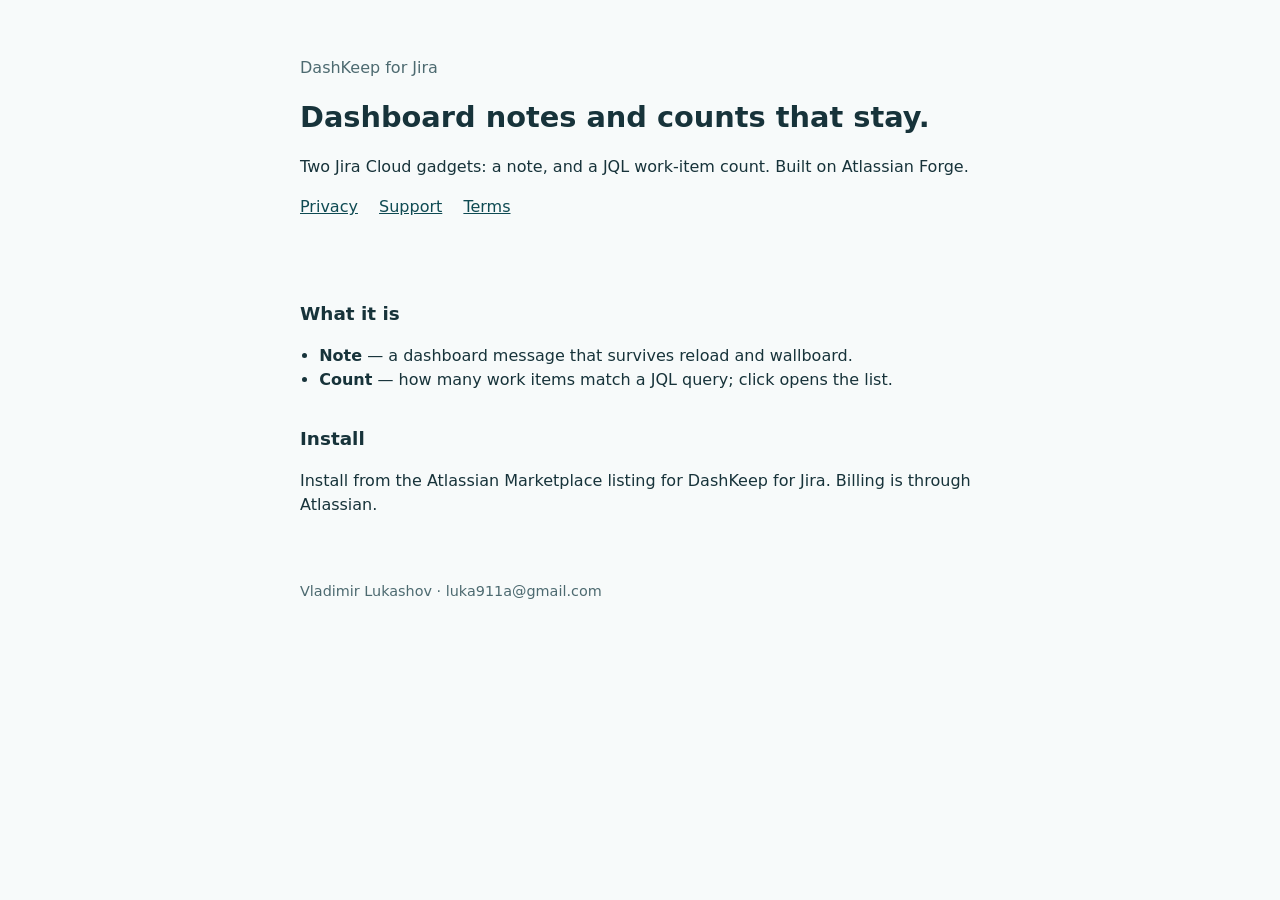
==== index.html @ 9d1f3f7d "Public privacy, support, and terms pages for DashKeep." ====
<!DOCTYPE html>
<html lang="en">
  <head>
    <meta charset="utf-8" />
    <meta name="viewport" content="width=device-width, initial-scale=1" />
    <title>DashKeep for Jira</title>
    <link rel="stylesheet" href="style.css" />
  </head>
  <body>
    <header>
      <p class="muted">DashKeep for Jira</p>
      <h1>Dashboard notes and counts that stay.</h1>
      <p>Two Jira Cloud gadgets: a note, and a JQL work-item count. Built on Atlassian Forge.</p>
      <nav>
        <a href="privacy.html">Privacy</a>
        <a href="support.html">Support</a>
        <a href="terms.html">Terms</a>
      </nav>
    </header>
    <main>
      <h2>What it is</h2>
      <ul>
        <li><strong>Note</strong> — a dashboard message that survives reload and wallboard.</li>
        <li><strong>Count</strong> — how many work items match a JQL query; click opens the list.</li>
      </ul>
      <h2>Install</h2>
      <p>Install from the Atlassian Marketplace listing for DashKeep for Jira. Billing is through Atlassian.</p>
    </main>
    <footer>Vladimir Lukashov · luka911a@gmail.com</footer>
  </body>
</html>
---- style.css ----
:root {
  color-scheme: light;
  --ink: #17333a;
  --muted: #4d6a70;
  --bg: #f7fafa;
  --card: #ffffff;
  --accent: #0e4a52;
}
* { box-sizing: border-box; }
body {
  margin: 0;
  font-family: "Atlassian Sans", "Noto Sans", ui-sans-serif, system-ui, sans-serif;
  line-height: 1.5;
  color: var(--ink);
  background: var(--bg);
}
header, main, footer { max-width: 720px; margin: 0 auto; padding: 24px 20px; }
header { padding-top: 40px; }
a { color: var(--accent); }
h1 { font-size: 1.8rem; margin: 0 0 8px; }
h2 { font-size: 1.15rem; margin-top: 1.8em; }
.muted { color: var(--muted); }
nav a { margin-right: 1rem; }
ul { padding-left: 1.2rem; }
footer { font-size: 0.9rem; color: var(--muted); }
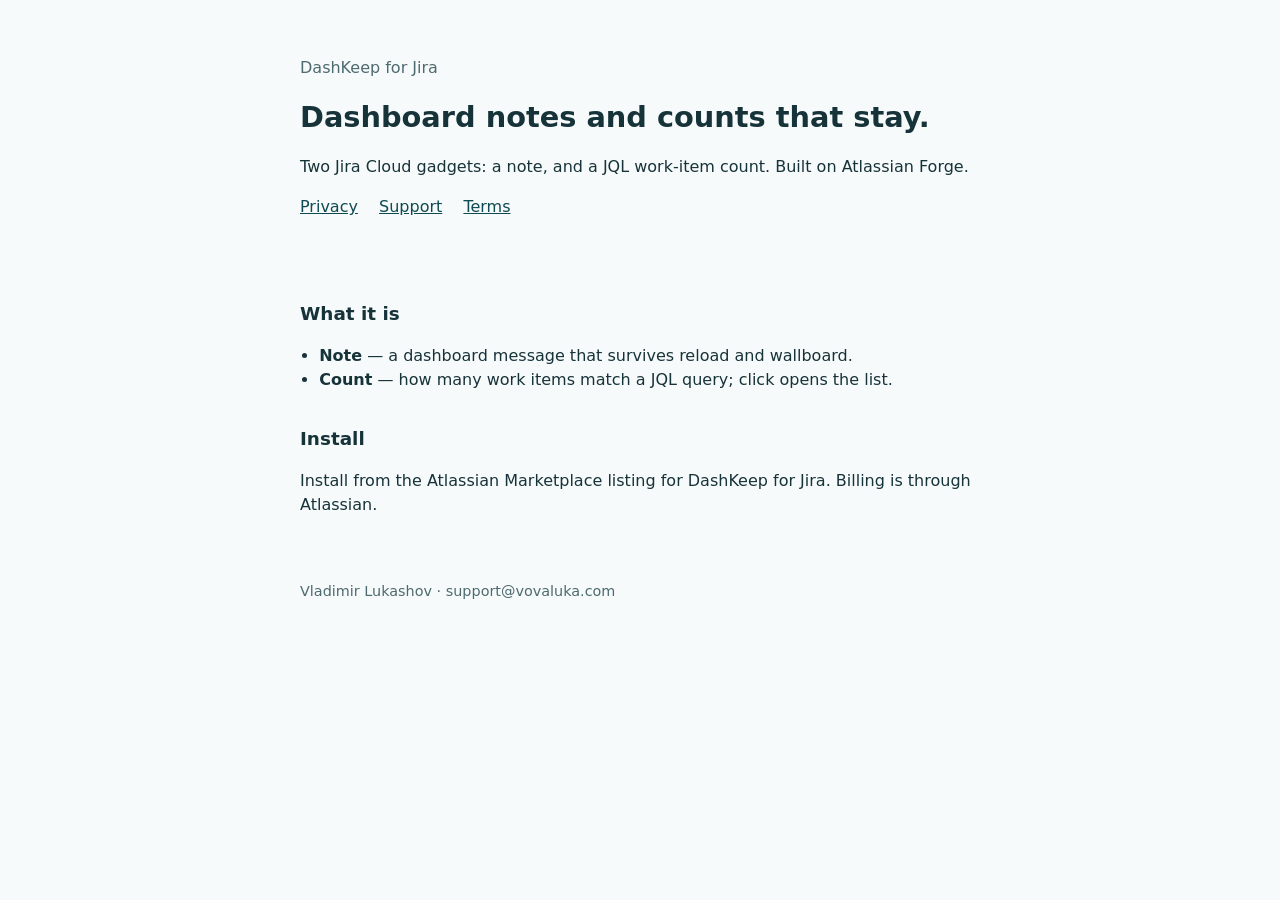
==== commit d5c3ab5f: "Use support@vovaluka.com as the public contact. Paid Marketplace listings cannot use a Gmail securit" ====
--- a/index.html
+++ b/index.html
@@ -26,6 +26,6 @@
       <h2>Install</h2>
       <p>Install from the Atlassian Marketplace listing for DashKeep for Jira. Billing is through Atlassian.</p>
     </main>
-    <footer>Vladimir Lukashov · luka911a@gmail.com</footer>
+    <footer>Vladimir Lukashov · support@vovaluka.com</footer>
   </body>
 </html>
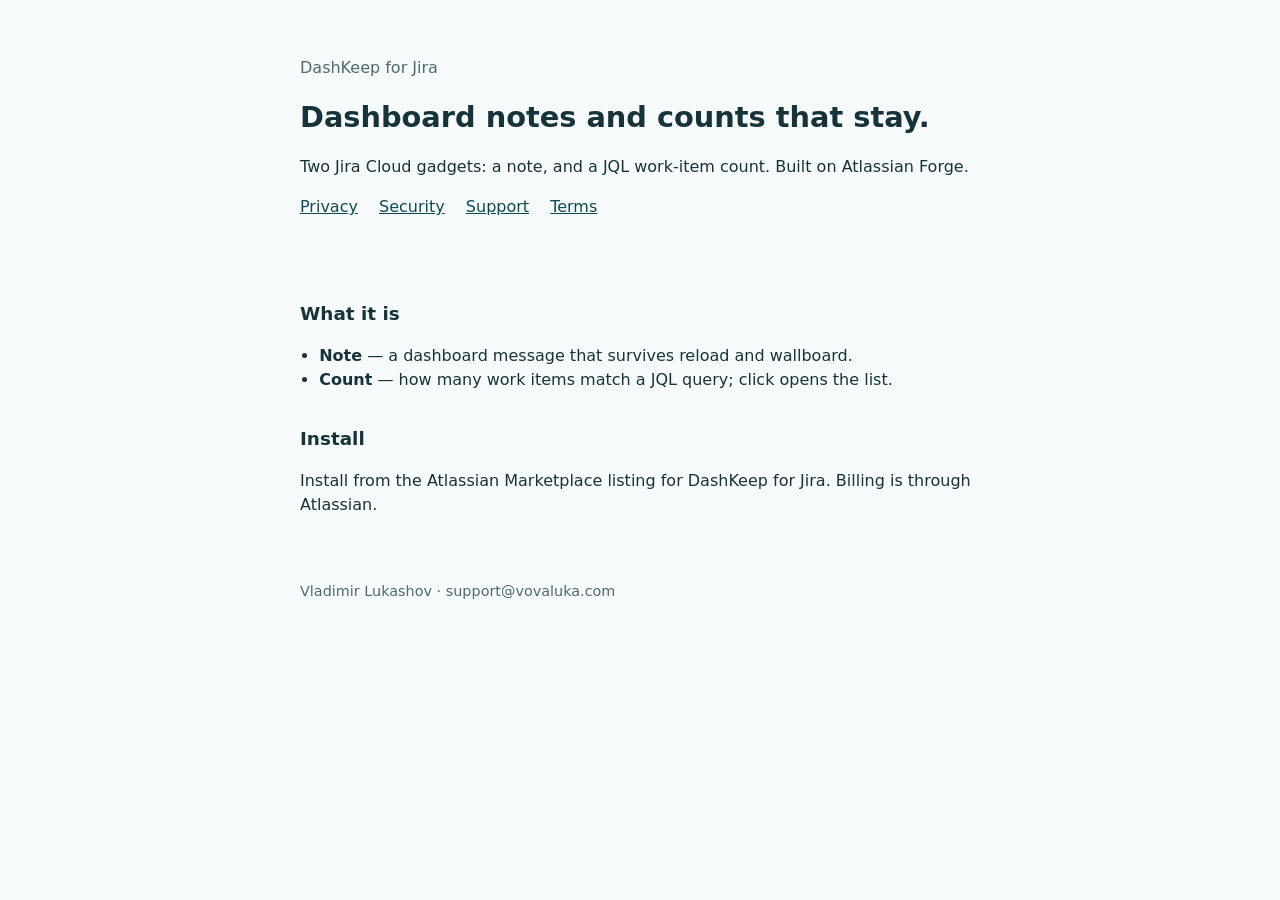
==== commit bf8f77e8: "Add a dedicated Security page separate from the privacy policy." ====
--- a/index.html
+++ b/index.html
@@ -13,6 +13,7 @@
       <p>Two Jira Cloud gadgets: a note, and a JQL work-item count. Built on Atlassian Forge.</p>
       <nav>
         <a href="privacy.html">Privacy</a>
+        <a href="security.html">Security</a>
         <a href="support.html">Support</a>
         <a href="terms.html">Terms</a>
       </nav>
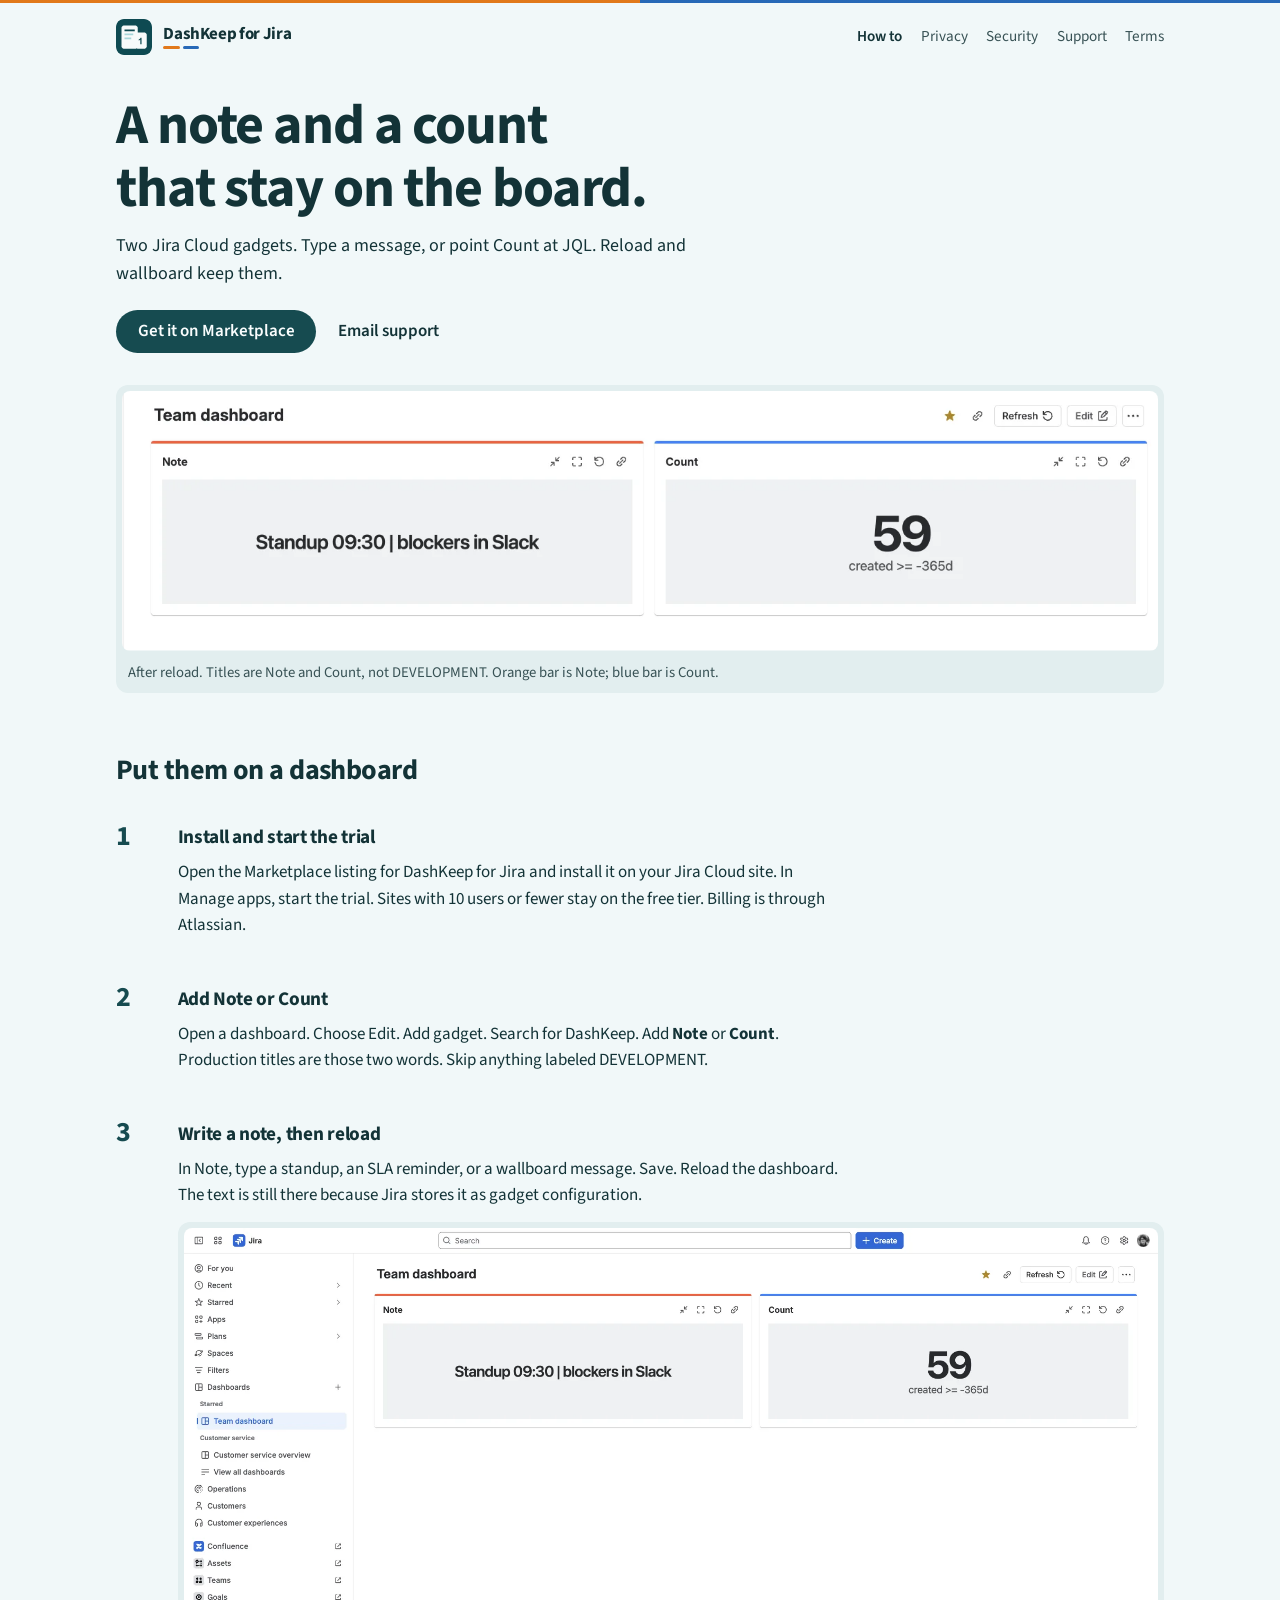
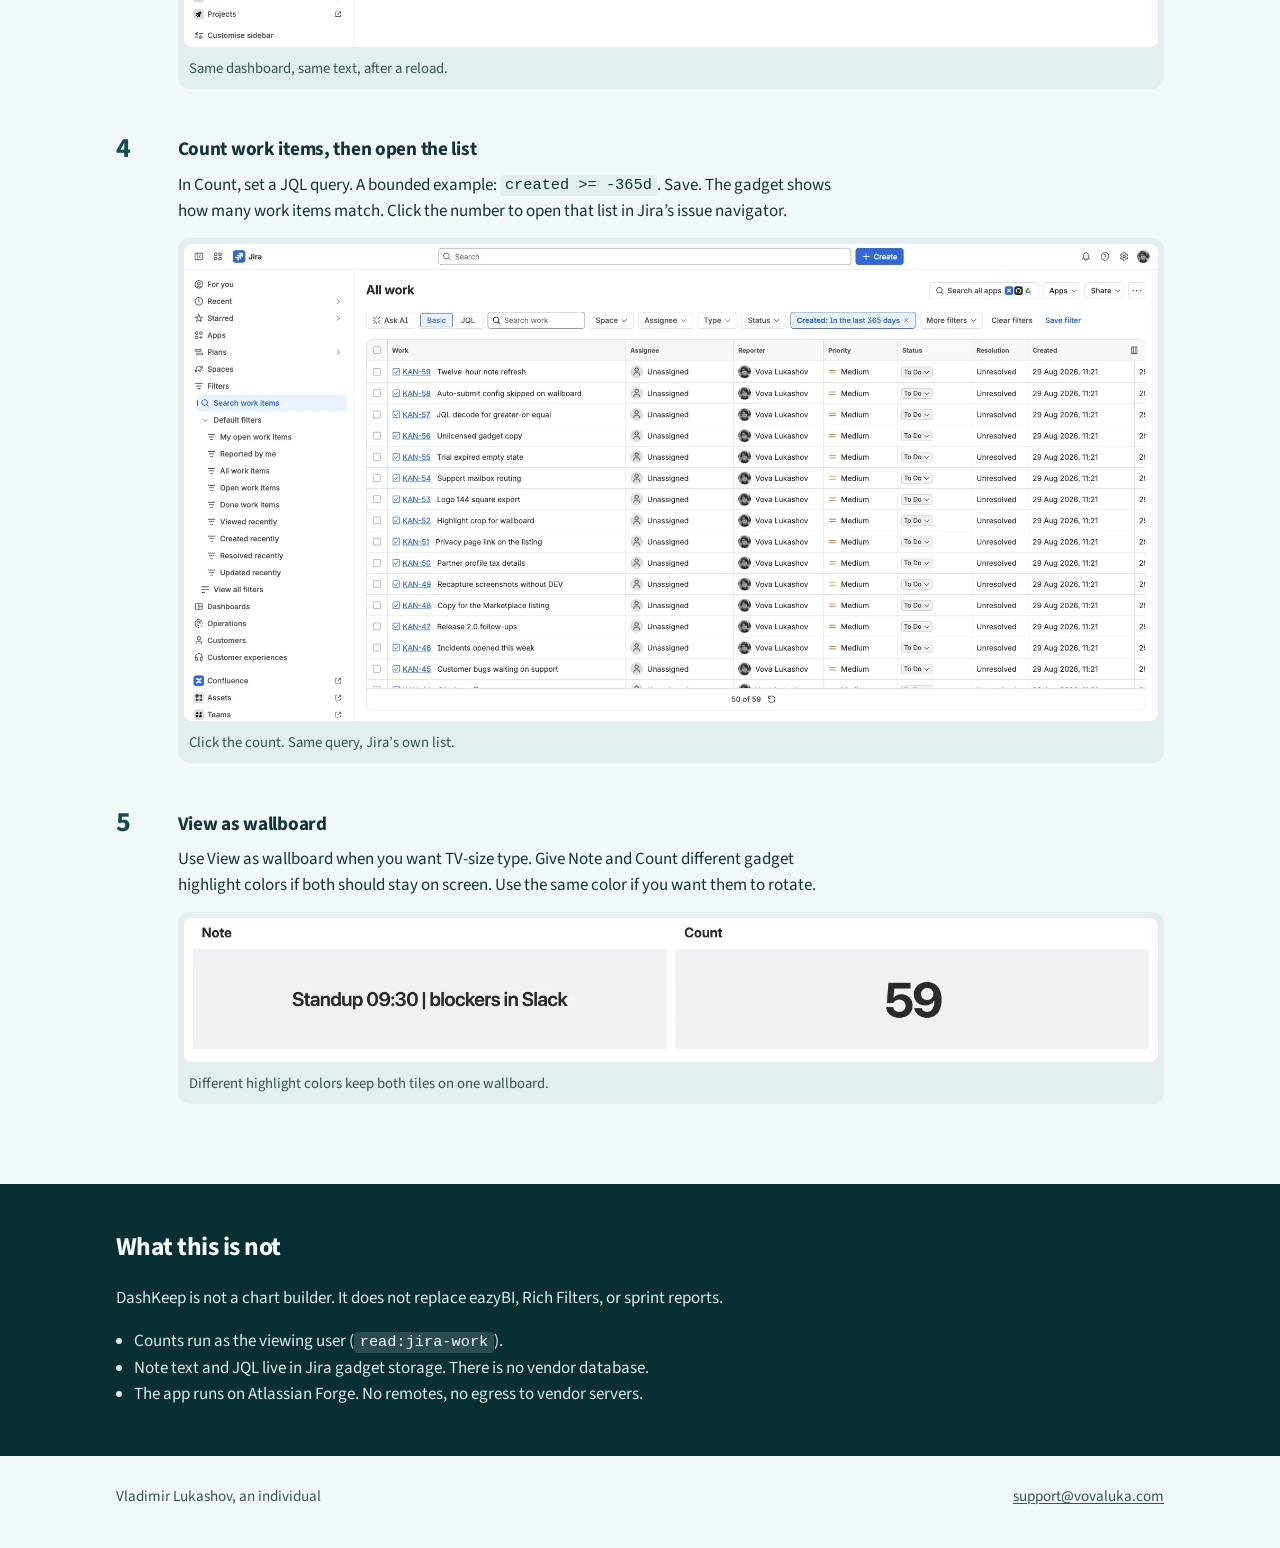
==== commit 3531fd82: "Publish how-to as the documentation home. Install sequence with production Note and Count screenshot" ====
--- a/index.html
+++ b/index.html
@@ -3,30 +3,182 @@
   <head>
     <meta charset="utf-8" />
     <meta name="viewport" content="width=device-width, initial-scale=1" />
-    <title>DashKeep for Jira</title>
+    <title>How to use DashKeep for Jira</title>
+    <meta
+      name="description"
+      content="Install DashKeep, add the Note and Count gadgets, keep a dashboard message after reload, and show a JQL count on wallboard."
+    />
+    <link rel="icon" href="logo.png" />
+    <link rel="preconnect" href="https://fonts.googleapis.com" />
+    <link rel="preconnect" href="https://fonts.gstatic.com" crossorigin />
+    <link
+      href="https://fonts.googleapis.com/css2?family=Source+Sans+3:ital,wght@0,400;0,600;0,700&display=swap"
+      rel="stylesheet"
+    />
     <link rel="stylesheet" href="style.css" />
   </head>
   <body>
-    <header>
-      <p class="muted">DashKeep for Jira</p>
-      <h1>Dashboard notes and counts that stay.</h1>
-      <p>Two Jira Cloud gadgets: a note, and a JQL work-item count. Built on Atlassian Forge.</p>
+    <a class="skip" href="#main">Skip to content</a>
+    <header class="site-bar">
+      <a class="brand" href="index.html">
+        <img src="logo.png" width="36" height="36" alt="" />
+        <span class="brand-text">
+          DashKeep for Jira
+          <span class="bars" aria-hidden="true"><i class="bar-note"></i><i class="bar-count"></i></span>
+        </span>
+      </a>
       <nav>
+        <a href="index.html" aria-current="page">How to</a>
         <a href="privacy.html">Privacy</a>
         <a href="security.html">Security</a>
         <a href="support.html">Support</a>
         <a href="terms.html">Terms</a>
       </nav>
     </header>
-    <main>
-      <h2>What it is</h2>
-      <ul>
-        <li><strong>Note</strong> — a dashboard message that survives reload and wallboard.</li>
-        <li><strong>Count</strong> — how many work items match a JQL query; click opens the list.</li>
-      </ul>
-      <h2>Install</h2>
-      <p>Install from the Atlassian Marketplace listing for DashKeep for Jira. Billing is through Atlassian.</p>
+
+    <main id="main">
+      <section class="hero">
+        <h1>A note and a count<br />that stay on the board.</h1>
+        <p class="lede">
+          Two Jira Cloud gadgets. Type a message, or point Count at JQL. Reload and wallboard keep them.
+        </p>
+        <p class="actions">
+          <a
+            class="btn btn-primary"
+            href="https://marketplace.atlassian.com/apps/1078702206/dashkeep-for-jira"
+            >Get it on Marketplace</a
+          >
+          <a class="btn btn-ghost" href="mailto:support@vovaluka.com">Email support</a>
+        </p>
+        <figure class="shot hero-shot">
+          <picture>
+            <source type="image/webp" srcset="shots/gadgets.webp" />
+            <img
+              src="shots/gadgets.jpg"
+              width="1498"
+              height="376"
+              alt="DashKeep Note and Count gadgets on a Jira dashboard. Note reads Standup 09:30, blockers in Slack. Count shows 59 for created greater than or equal to minus 365 days."
+            />
+          </picture>
+          <figcaption>
+            After reload. Titles are Note and Count, not DEVELOPMENT. Orange bar is Note; blue bar is Count.
+          </figcaption>
+        </figure>
+      </section>
+
+      <section class="how">
+        <h2>Put them on a dashboard</h2>
+        <ol class="steps">
+          <li class="step" style="--i: 0">
+            <span class="n" aria-hidden="true">1</span>
+            <div>
+              <h3>Install and start the trial</h3>
+              <p>
+                Open the Marketplace listing for DashKeep for Jira and install it on your Jira Cloud site.
+                In Manage apps, start the trial. Sites with 10 users or fewer stay on the free tier. Billing is through Atlassian.
+              </p>
+            </div>
+          </li>
+          <li class="step" style="--i: 1">
+            <span class="n" aria-hidden="true">2</span>
+            <div>
+              <h3>Add Note or Count</h3>
+              <p>
+                Open a dashboard. Choose Edit. Add gadget. Search for DashKeep. Add <strong>Note</strong> or
+                <strong>Count</strong>. Production titles are those two words. Skip anything labeled DEVELOPMENT.
+              </p>
+            </div>
+          </li>
+          <li class="step" style="--i: 2">
+            <span class="n" aria-hidden="true">3</span>
+            <div>
+              <h3>Write a note, then reload</h3>
+              <p>
+                In Note, type a standup, an SLA reminder, or a wallboard message. Save. Reload the dashboard.
+                The text is still there because Jira stores it as gadget configuration.
+              </p>
+              <figure class="shot">
+                <picture>
+                  <source type="image/webp" srcset="shots/dashboard.webp" />
+                  <img
+                    src="shots/dashboard.jpg"
+                    width="1840"
+                    height="790"
+                    loading="lazy"
+                    alt="Jira Team dashboard after reload, with Note on the left and Count on the right."
+                  />
+                </picture>
+                <figcaption>Same dashboard, same text, after a reload.</figcaption>
+              </figure>
+            </div>
+          </li>
+          <li class="step" style="--i: 3">
+            <span class="n" aria-hidden="true">4</span>
+            <div>
+              <h3>Count work items, then open the list</h3>
+              <p>
+                In Count, set a JQL query. A bounded example: <code>created &gt;= -365d</code>. Save.
+                The gadget shows how many work items match. Click the number to open that list in Jira’s issue navigator.
+              </p>
+              <figure class="shot">
+                <picture>
+                  <source type="image/webp" srcset="shots/navigator.webp" />
+                  <img
+                    src="shots/navigator.jpg"
+                    width="1840"
+                    height="900"
+                    loading="lazy"
+                    alt="Jira issue navigator filtered to work items created in the last 365 days, opened from the Count gadget."
+                  />
+                </picture>
+                <figcaption>Click the count. Same query, Jira’s own list.</figcaption>
+              </figure>
+            </div>
+          </li>
+          <li class="step" style="--i: 4">
+            <span class="n" aria-hidden="true">5</span>
+            <div>
+              <h3>View as wallboard</h3>
+              <p>
+                Use View as wallboard when you want TV-size type. Give Note and Count different gadget highlight colors if both should stay on screen.
+                Use the same color if you want them to rotate.
+              </p>
+              <figure class="shot">
+                <picture>
+                  <source type="image/webp" srcset="shots/wallboard.webp" />
+                  <img
+                    src="shots/wallboard.jpg"
+                    width="1760"
+                    height="260"
+                    loading="lazy"
+                    alt="Wallboard view with the Note and Count gadgets side by side. Note shows the standup line; Count shows 59."
+                  />
+                </picture>
+                <figcaption>Different highlight colors keep both tiles on one wallboard.</figcaption>
+              </figure>
+            </div>
+          </li>
+        </ol>
+      </section>
+
+      <section class="limits">
+        <div class="limits-inner">
+          <h2>What this is not</h2>
+          <p>
+            DashKeep is not a chart builder. It does not replace eazyBI, Rich Filters, or sprint reports.
+          </p>
+          <ul>
+            <li>Counts run as the viewing user (<code>read:jira-work</code>).</li>
+            <li>Note text and JQL live in Jira gadget storage. There is no vendor database.</li>
+            <li>The app runs on Atlassian Forge. No remotes, no egress to vendor servers.</li>
+          </ul>
+        </div>
+      </section>
     </main>
-    <footer>Vladimir Lukashov · support@vovaluka.com</footer>
+
+    <footer class="site-foot">
+      <span>Vladimir Lukashov, an individual</span>
+      <a href="mailto:support@vovaluka.com">support@vovaluka.com</a>
+    </footer>
   </body>
 </html>
--- a/style.css
+++ b/style.css
@@ -1,25 +1,473 @@
 :root {
   color-scheme: light;
-  --ink: #17333a;
-  --muted: #4d6a70;
-  --bg: #f7fafa;
-  --card: #ffffff;
-  --accent: #0e4a52;
-}
-* { box-sizing: border-box; }
+  --ink: oklch(0.30 0.038 205);
+  --muted: oklch(0.42 0.032 205);
+  --bg: oklch(0.975 0.008 205);
+  --surface: oklch(0.995 0.004 205);
+  --wash: oklch(0.94 0.012 205);
+  --accent: oklch(0.38 0.055 205);
+  --deep: oklch(0.28 0.042 205);
+  --on-deep: oklch(0.99 0.004 205);
+  --note-bar: oklch(0.68 0.16 55);
+  --count-bar: oklch(0.52 0.14 255);
+  --ease-out: cubic-bezier(0.23, 1, 0.32, 1);
+  --radius: 12px;
+  --radius-sm: 8px;
+  --measure: 40rem;
+  --page: 68rem;
+}
+
+*,
+*::before,
+*::after {
+  box-sizing: border-box;
+}
+
+html {
+  scroll-behavior: smooth;
+}
+
+@media (prefers-reduced-motion: reduce) {
+  html {
+    scroll-behavior: auto;
+  }
+}
+
 body {
   margin: 0;
-  font-family: "Atlassian Sans", "Noto Sans", ui-sans-serif, system-ui, sans-serif;
-  line-height: 1.5;
+  font-family: "Atlassian Sans", "Source Sans 3", "Noto Sans", ui-sans-serif, system-ui, sans-serif;
+  font-size: 1.0625rem;
+  line-height: 1.55;
   color: var(--ink);
   background: var(--bg);
 }
-header, main, footer { max-width: 720px; margin: 0 auto; padding: 24px 20px; }
-header { padding-top: 40px; }
-a { color: var(--accent); }
-h1 { font-size: 1.8rem; margin: 0 0 8px; }
-h2 { font-size: 1.15rem; margin-top: 1.8em; }
-.muted { color: var(--muted); }
-nav a { margin-right: 1rem; }
-ul { padding-left: 1.2rem; }
-footer { font-size: 0.9rem; color: var(--muted); }
+
+body::before {
+  content: "";
+  display: block;
+  height: 3px;
+  background: linear-gradient(to right, var(--note-bar) 50%, var(--count-bar) 50%);
+}
+
+img {
+  max-width: 100%;
+  height: auto;
+}
+
+a {
+  color: var(--accent);
+  text-underline-offset: 0.15em;
+}
+
+a:hover {
+  color: var(--deep);
+}
+
+a:focus-visible,
+.btn:focus-visible,
+.skip:focus-visible {
+  outline: 2px solid var(--accent);
+  outline-offset: 3px;
+}
+
+.skip {
+  position: absolute;
+  left: 0.75rem;
+  top: -3rem;
+  z-index: 8;
+  padding: 0.5rem 0.85rem;
+  background: var(--surface);
+  color: var(--ink);
+  border-radius: var(--radius-sm);
+}
+
+.skip:focus {
+  top: 0.75rem;
+}
+
+.site-bar {
+  display: flex;
+  align-items: center;
+  justify-content: space-between;
+  gap: 1rem 1.5rem;
+  flex-wrap: wrap;
+  max-width: var(--page);
+  margin: 0 auto;
+  padding: 0.85rem 1.25rem;
+  min-height: 4.25rem;
+}
+
+.brand {
+  display: flex;
+  align-items: center;
+  gap: 0.7rem;
+  color: var(--ink);
+  text-decoration: none;
+  font-weight: 700;
+  letter-spacing: -0.02em;
+}
+
+.brand:hover {
+  color: var(--ink);
+}
+
+.brand img {
+  width: 36px;
+  height: 36px;
+  border-radius: 8px;
+}
+
+.bars {
+  display: flex;
+  gap: 3px;
+  width: 2.25rem;
+  margin-top: 2px;
+}
+
+.bars i {
+  display: block;
+  height: 3px;
+  flex: 1;
+  border-radius: 2px;
+}
+
+.bar-note {
+  background: var(--note-bar);
+}
+
+.bar-count {
+  background: var(--count-bar);
+}
+
+.brand-text {
+  display: flex;
+  flex-direction: column;
+  line-height: 1.15;
+}
+
+.brand-text small {
+  font-weight: 400;
+  font-size: 0.75rem;
+  color: var(--muted);
+  letter-spacing: 0;
+}
+
+nav {
+  display: flex;
+  flex-wrap: wrap;
+  gap: 0.35rem 1.15rem;
+}
+
+nav a {
+  color: var(--muted);
+  text-decoration: none;
+  font-size: 0.95rem;
+}
+
+nav a:hover,
+nav a[aria-current="page"] {
+  color: var(--ink);
+  text-decoration: none;
+}
+
+nav a[aria-current="page"] {
+  font-weight: 600;
+}
+
+.hero,
+.how,
+.site-foot,
+.doc-main {
+  max-width: var(--page);
+  margin: 0 auto;
+  padding: 0 1.25rem;
+}
+
+.hero {
+  padding-top: 1.5rem;
+  padding-bottom: 0;
+}
+
+.hero h1 {
+  margin: 0 0 0.75rem;
+  max-width: 14em;
+  font-size: clamp(2.25rem, 4.6vw, 3.5rem);
+  font-weight: 700;
+  line-height: 1.12;
+  letter-spacing: -0.02em;
+  text-wrap: balance;
+}
+
+.hero .lede {
+  margin: 0 0 1.35rem;
+  max-width: 36rem;
+  font-size: 1.125rem;
+  color: var(--ink);
+}
+
+.actions {
+  display: flex;
+  flex-wrap: wrap;
+  align-items: center;
+  gap: 0.65rem 1rem;
+  margin-bottom: 2rem;
+}
+
+.btn {
+  display: inline-flex;
+  align-items: center;
+  justify-content: center;
+  padding: 0.7rem 1.35rem;
+  border-radius: 999px;
+  text-decoration: none;
+  font-weight: 600;
+  line-height: 1.2;
+  border: 0;
+  cursor: pointer;
+  transition:
+    transform 140ms var(--ease-out),
+    background-color 180ms ease,
+    color 180ms ease;
+}
+
+.btn:hover {
+  text-decoration: none;
+}
+
+.btn-primary {
+  background: var(--accent);
+  color: var(--on-deep);
+}
+
+.btn-primary:hover {
+  background: var(--deep);
+  color: var(--on-deep);
+}
+
+.btn-ghost {
+  background: transparent;
+  color: var(--ink);
+  padding-left: 0.35rem;
+}
+
+.btn-ghost:hover {
+  color: var(--accent);
+}
+
+.btn:active {
+  transform: scale(0.97);
+}
+
+.shot {
+  margin: 0;
+  padding: 6px;
+  background: var(--wash);
+  border-radius: var(--radius);
+}
+
+.shot img {
+  display: block;
+  width: 100%;
+  height: auto;
+  border-radius: var(--radius-sm);
+  background: var(--surface);
+  vertical-align: middle;
+}
+
+.hero-shot img {
+  clip-path: inset(0);
+}
+
+.shot figcaption {
+  margin: 0.7rem 0.35rem 0.15rem;
+  font-size: 0.92rem;
+  color: var(--muted);
+}
+
+.how {
+  padding-top: 3.5rem;
+  padding-bottom: 1rem;
+}
+
+.how h2 {
+  margin: 0 0 1.75rem;
+  font-size: clamp(1.45rem, 2.2vw, 1.85rem);
+  letter-spacing: -0.02em;
+  text-wrap: balance;
+}
+
+.steps {
+  list-style: none;
+  margin: 0;
+  padding: 0;
+  display: grid;
+  gap: 2.75rem;
+}
+
+.step {
+  display: grid;
+  grid-template-columns: 2.75rem minmax(0, 1fr);
+  column-gap: 1.1rem;
+  align-items: start;
+}
+
+.step .n {
+  font-size: 1.75rem;
+  font-weight: 700;
+  line-height: 1.1;
+  letter-spacing: -0.02em;
+  color: var(--accent);
+}
+
+.step h3 {
+  margin: 0.15rem 0 0.4rem;
+  font-size: 1.2rem;
+  letter-spacing: -0.015em;
+  text-wrap: balance;
+}
+
+.step p {
+  margin: 0 0 0.7rem;
+  max-width: 42rem;
+}
+
+.step p:last-child {
+  margin-bottom: 0;
+}
+
+.step .shot {
+  margin-top: 0.85rem;
+}
+
+code {
+  font-family: ui-monospace, "SFMono-Regular", Menlo, Consolas, monospace;
+  font-size: 0.9em;
+  color: var(--ink);
+  background: var(--wash);
+  padding: 0.08em 0.35em;
+  border-radius: 4px;
+}
+
+.limits {
+  margin-top: 4rem;
+  background: var(--deep);
+  color: var(--on-deep);
+}
+
+.limits-inner {
+  max-width: var(--page);
+  margin: 0 auto;
+  padding: 2.75rem 1.25rem 3rem;
+}
+
+.limits h2 {
+  margin: 0 0 0.85rem;
+  font-size: clamp(1.35rem, 2vw, 1.7rem);
+  letter-spacing: -0.02em;
+  color: var(--on-deep);
+}
+
+.limits p,
+.limits li {
+  color: oklch(0.93 0.015 205);
+  max-width: 40rem;
+}
+
+.limits ul {
+  margin: 0.6rem 0 0;
+  padding-left: 1.15rem;
+}
+
+.limits a {
+  color: var(--on-deep);
+}
+
+.limits code {
+  color: var(--on-deep);
+  background: oklch(1 0.01 205 / 0.14);
+}
+
+.site-foot {
+  padding: 1.85rem 1.25rem 2.5rem;
+  color: var(--muted);
+  font-size: 0.95rem;
+  display: flex;
+  flex-wrap: wrap;
+  gap: 0.35rem 1.25rem;
+  justify-content: space-between;
+}
+
+.site-foot a {
+  color: var(--muted);
+}
+
+body.doc .doc-main {
+  padding-top: 1.25rem;
+  padding-bottom: 3rem;
+}
+
+body.doc .doc-main h1 {
+  margin: 0 0 0.4rem;
+  font-size: clamp(1.85rem, 3vw, 2.4rem);
+  letter-spacing: -0.02em;
+  text-wrap: balance;
+}
+
+body.doc .doc-meta {
+  margin: 0 0 1.75rem;
+  color: var(--muted);
+}
+
+body.doc .doc-main h2 {
+  margin: 1.7em 0 0.45em;
+  font-size: 1.15rem;
+  letter-spacing: -0.01em;
+}
+
+body.doc .doc-main p,
+body.doc .doc-main li {
+  max-width: var(--measure);
+}
+
+body.doc .doc-main ul {
+  padding-left: 1.15rem;
+}
+
+@media (prefers-reduced-motion: no-preference) {
+  .hero-shot img {
+    transition: clip-path 640ms var(--ease-out);
+  }
+
+  @starting-style {
+    .hero-shot img {
+      clip-path: inset(0 0 12% 0);
+    }
+  }
+}
+
+@media (prefers-reduced-motion: reduce) {
+  .btn:active {
+    transform: none;
+  }
+
+  .hero-shot img {
+    transition: none;
+    clip-path: none;
+  }
+}
+
+@media (max-width: 640px) {
+  .hero h1 {
+    max-width: none;
+    font-size: clamp(1.85rem, 9vw, 2.4rem);
+  }
+
+  .step {
+    grid-template-columns: 2.1rem minmax(0, 1fr);
+    column-gap: 0.7rem;
+  }
+
+  .step .n {
+    font-size: 1.4rem;
+  }
+}
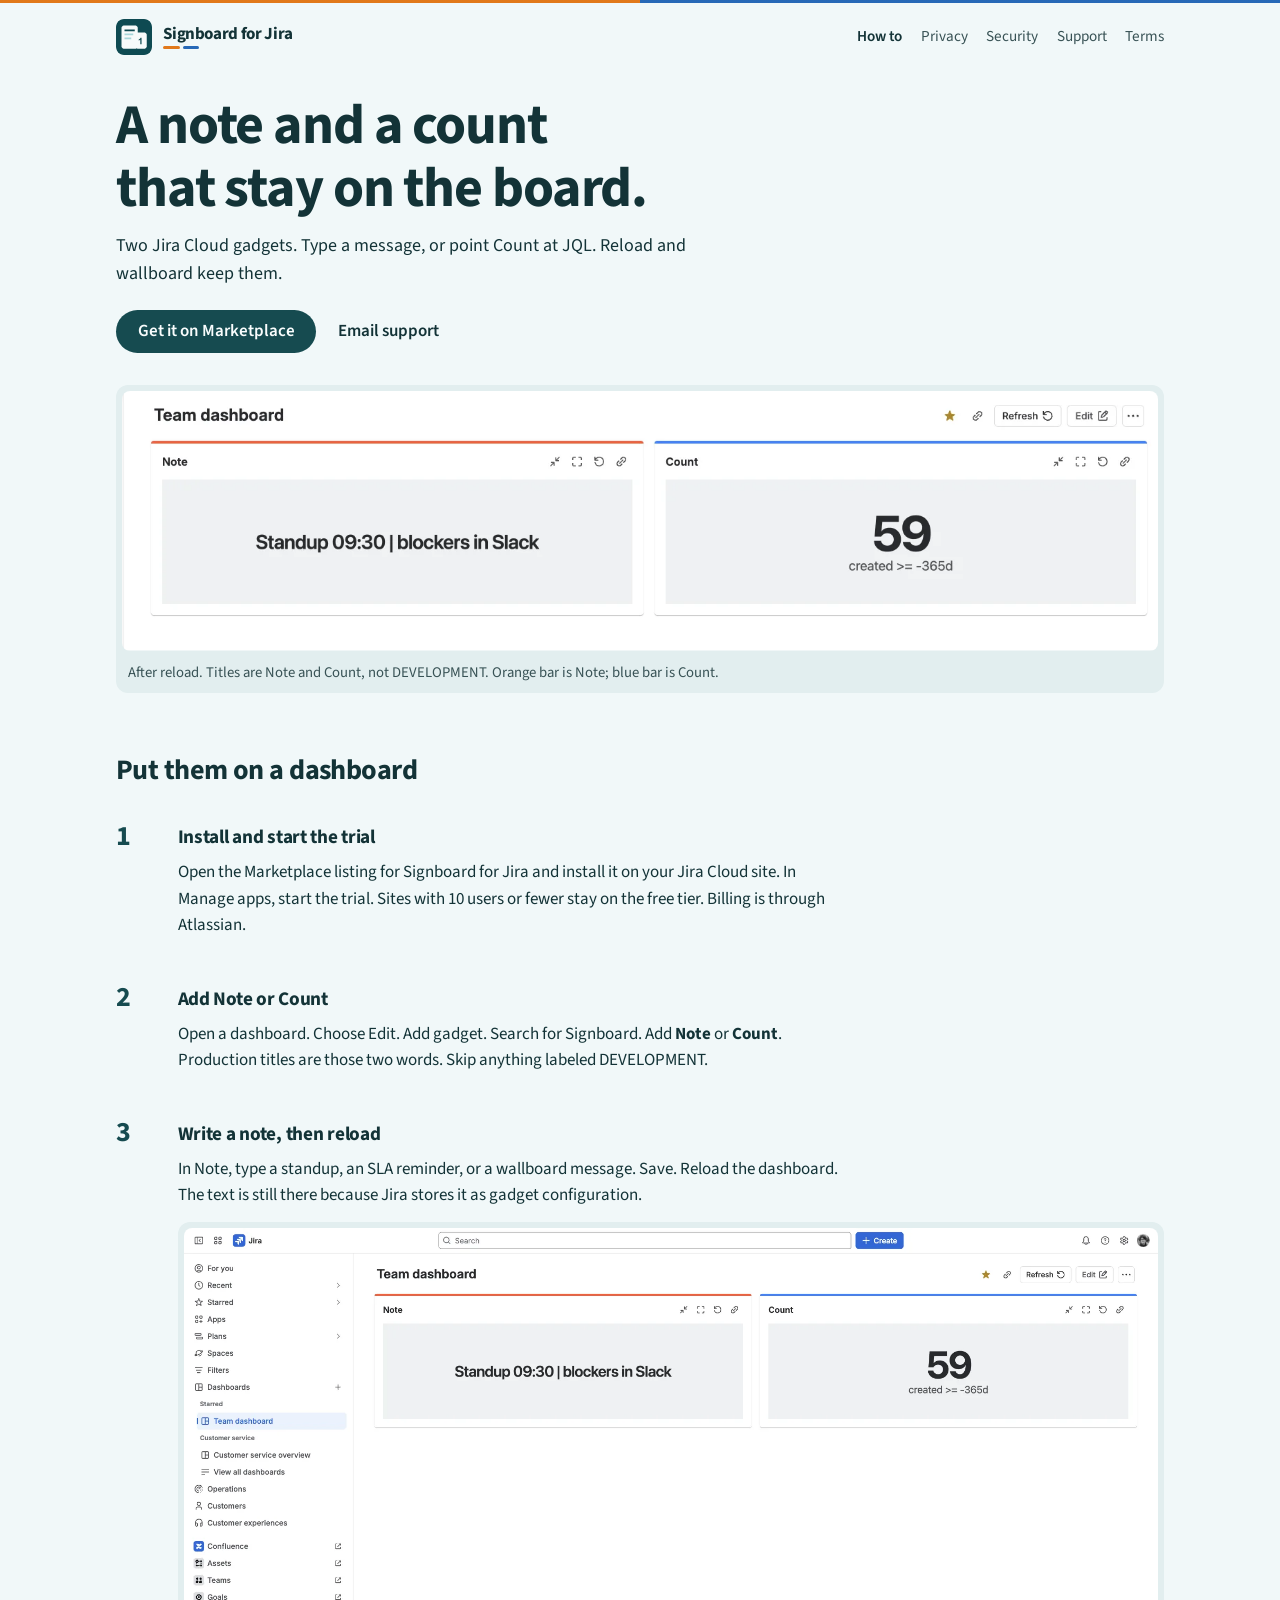
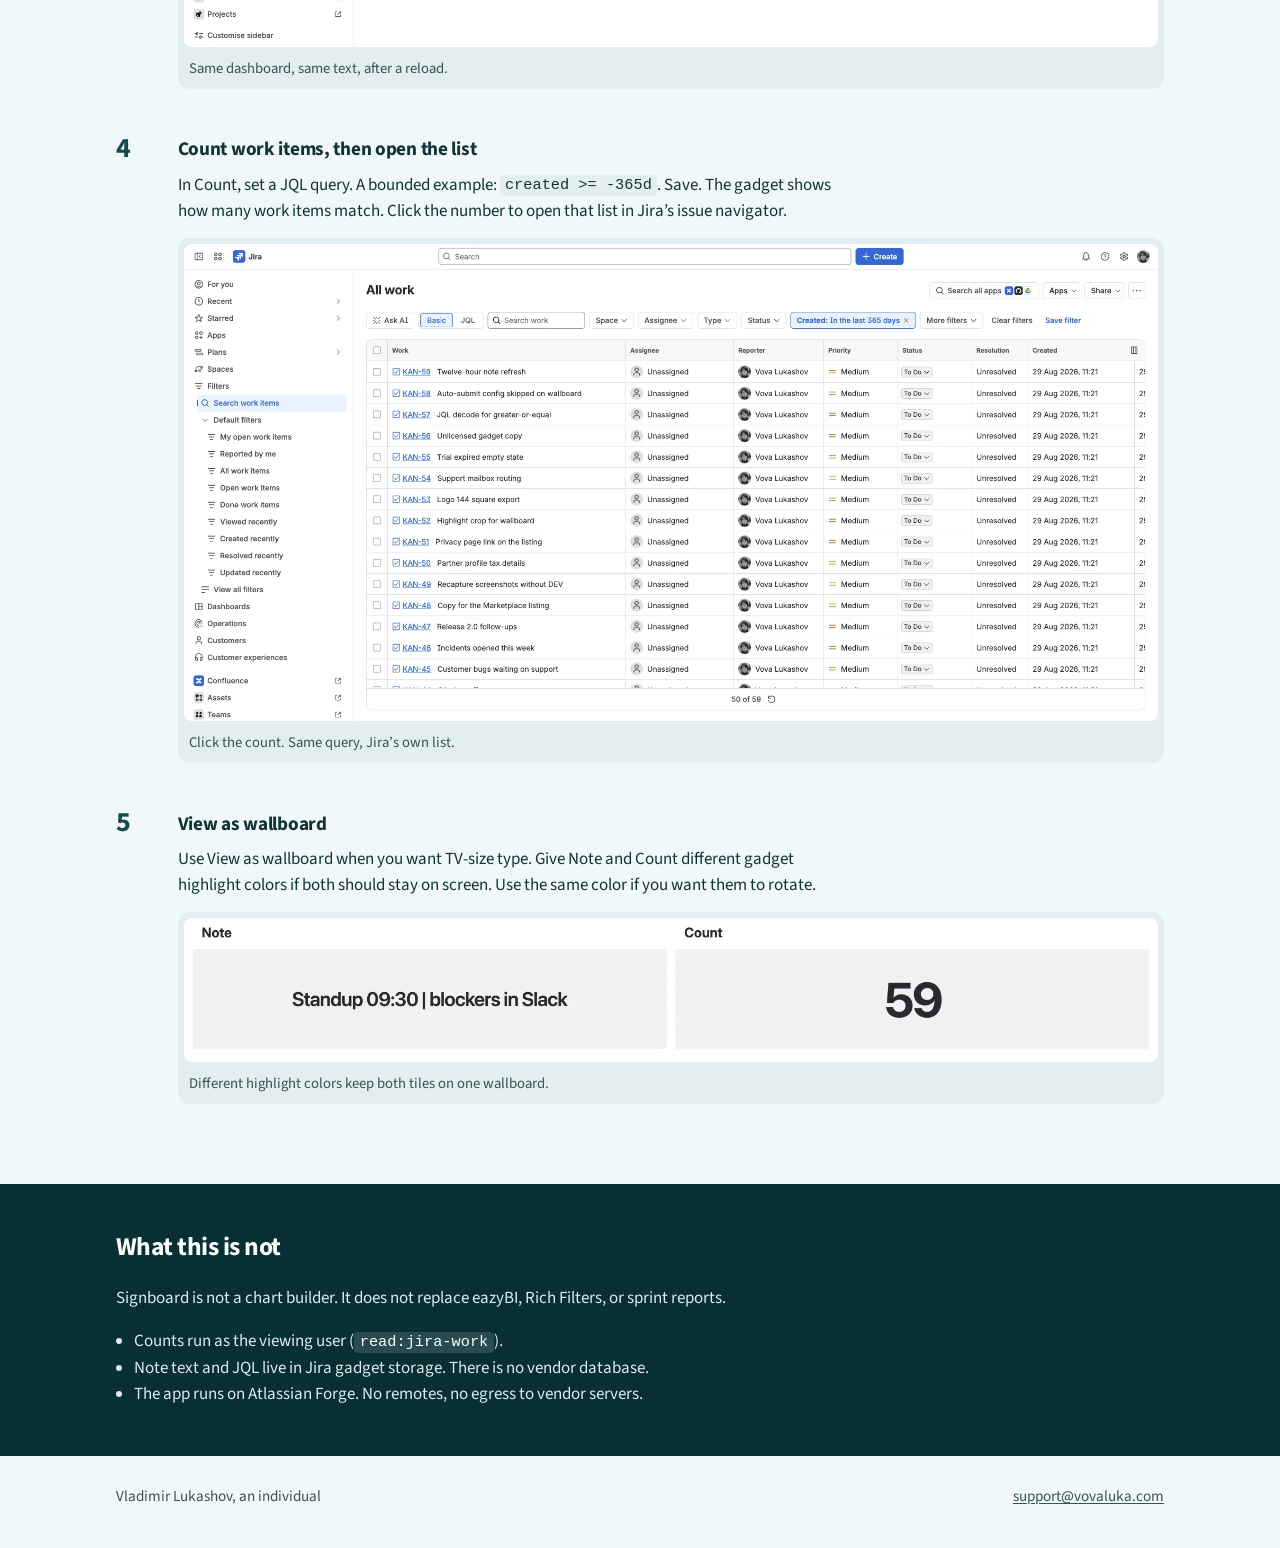
==== commit 733aecaa: "Rename the public product name to Signboard for Jira. Co-authored-by: Cursor <cursoragent@cursor.com" ====
--- a/index.html
+++ b/index.html
@@ -3,10 +3,10 @@
   <head>
     <meta charset="utf-8" />
     <meta name="viewport" content="width=device-width, initial-scale=1" />
-    <title>How to use DashKeep for Jira</title>
+    <title>How to use Signboard for Jira</title>
     <meta
       name="description"
-      content="Install DashKeep, add the Note and Count gadgets, keep a dashboard message after reload, and show a JQL count on wallboard."
+      content="Install Signboard, add the Note and Count gadgets, keep a dashboard message after reload, and show a JQL count on wallboard."
     />
     <link rel="icon" href="logo.png" />
     <link rel="preconnect" href="https://fonts.googleapis.com" />
@@ -23,7 +23,7 @@
       <a class="brand" href="index.html">
         <img src="logo.png" width="36" height="36" alt="" />
         <span class="brand-text">
-          DashKeep for Jira
+          Signboard for Jira
           <span class="bars" aria-hidden="true"><i class="bar-note"></i><i class="bar-count"></i></span>
         </span>
       </a>
@@ -57,7 +57,7 @@
               src="shots/gadgets.jpg"
               width="1498"
               height="376"
-              alt="DashKeep Note and Count gadgets on a Jira dashboard. Note reads Standup 09:30, blockers in Slack. Count shows 59 for created greater than or equal to minus 365 days."
+              alt="Signboard Note and Count gadgets on a Jira dashboard. Note reads Standup 09:30, blockers in Slack. Count shows 59 for created greater than or equal to minus 365 days."
             />
           </picture>
           <figcaption>
@@ -74,7 +74,7 @@
             <div>
               <h3>Install and start the trial</h3>
               <p>
-                Open the Marketplace listing for DashKeep for Jira and install it on your Jira Cloud site.
+                Open the Marketplace listing for Signboard for Jira and install it on your Jira Cloud site.
                 In Manage apps, start the trial. Sites with 10 users or fewer stay on the free tier. Billing is through Atlassian.
               </p>
             </div>
@@ -84,7 +84,7 @@
             <div>
               <h3>Add Note or Count</h3>
               <p>
-                Open a dashboard. Choose Edit. Add gadget. Search for DashKeep. Add <strong>Note</strong> or
+                Open a dashboard. Choose Edit. Add gadget. Search for Signboard. Add <strong>Note</strong> or
                 <strong>Count</strong>. Production titles are those two words. Skip anything labeled DEVELOPMENT.
               </p>
             </div>
@@ -165,7 +165,7 @@
         <div class="limits-inner">
           <h2>What this is not</h2>
           <p>
-            DashKeep is not a chart builder. It does not replace eazyBI, Rich Filters, or sprint reports.
+            Signboard is not a chart builder. It does not replace eazyBI, Rich Filters, or sprint reports.
           </p>
           <ul>
             <li>Counts run as the viewing user (<code>read:jira-work</code>).</li>
